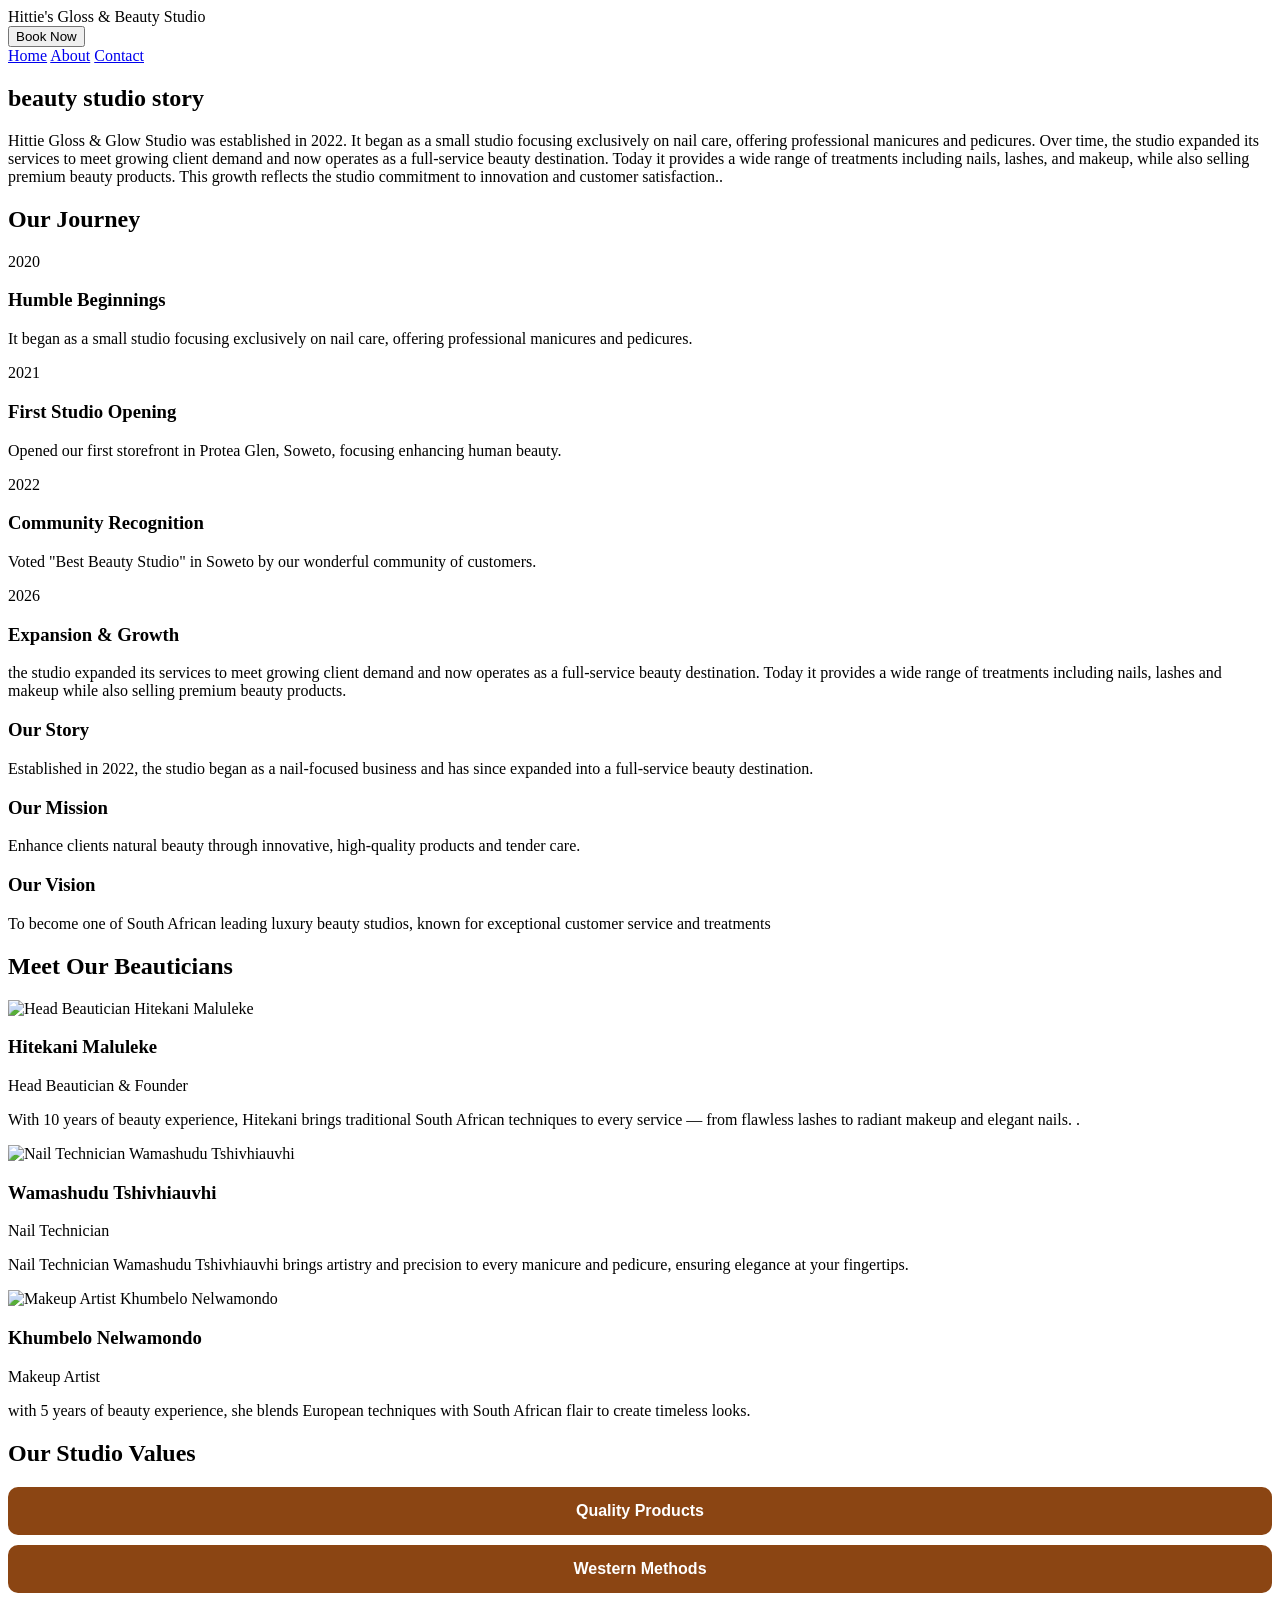
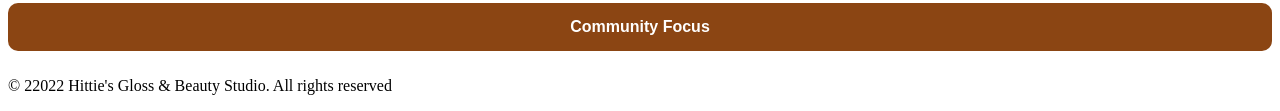
==== about.html @ e0f4d512 "adding about html file" ====
<!DOCTYPE html>
<html lang="en">
<head>
    <meta charset="UTF-8">
    <meta name="viewport" content="width=device-width, initial-scale=1.0">
   <meta name="description" content="Learn about Hittie's Gloss & Beauty Studio since 2022. The studio began as a nail-focused business and has since expanded into a full-service beauty destination." />
    <meta name="keywords" content="about Hittie's Gloss & Beauty Studio , Soweto  beauty studio story, studio began as a nail-focused business and has since expanded into a full-service beauty destination" />
    <title>About Hittie's Gloss & Beauty Studio | Our Story & Mission & Vission | Soweto</title>
    <link rel="stylesheet" href="css/style.css" />
</head>
<body>
    <header class="header">
        <div class="inner wrap">
            <div class="brand">Hittie's Gloss & Beauty Studio</div>
            <button class="menu-toggle" aria-label="Toggle navigation menu">Book Now</button>
            <nav class="primary" aria-label="Primary navigation">
                <a href="index.html">Home</a>
                <a href="about.html">About</a>
                <a href="contact.html">Contact</a>
            </nav>
        </div>
    </header>

    <main>
        <section class="wrap text-center">
            <h1>beauty studio story</h1>
            <p> Hittie Gloss & Glow Studio was established in 2022. It began as a small studio focusing exclusively on nail care, offering professional manicures and pedicures. 
               Over time, the studio expanded its services to meet growing client demand and now operates as a full-service beauty destination. Today it provides a wide range of 
               treatments including nails, lashes, and makeup, while also selling premium beauty products. This growth reflects the studio commitment to innovation and customer satisfaction..</p>
        </section>

        <section class="about-timeline wrap">
            <h2 class="text-center">Our Journey</h2>
            <div class="timeline">
                <div class="timeline-item">
                    <div class="timeline-year">2020</div>
                    <div class="timeline-content">
                        <h3>Humble Beginnings</h3>
                        <p> It began as a small studio focusing exclusively on nail care, offering professional manicures and pedicures.</p>
                    </div>
                </div>
                <div class="timeline-item">
                    <div class="timeline-year">2021</div>
                    <div class="timeline-content">
                        <h3>First Studio Opening</h3>
                        <p>Opened our first storefront in Protea Glen, Soweto, focusing enhancing human beauty.</p>
                    </div>
                </div>
                <div class="timeline-item">
                    <div class="timeline-year">2022</div>
                    <div class="timeline-content">
                        <h3>Community Recognition</h3>
                        <p>Voted "Best Beauty Studio" in Soweto by our wonderful community of customers.</p>
                    </div>
                </div>
                <div class="timeline-item">
                    <div class="timeline-year">2026</div>
                    <div class="timeline-content">
                        <h3>Expansion & Growth</h3>
                        <p> the studio expanded its services to meet growing client demand and now operates as a full-service beauty destination. Today it provides a wide range of treatments including nails, lashes and makeup while also selling premium beauty products.</p>
                    </div>
                </div>
            </div>
        </section>

        <section class="about-grid wrap">
            <div class="card">
                <h3>Our Story</h3>
                <p> Established in 2022, the studio began as a nail-focused business and has since expanded into a full-service beauty destination.</p>
            </div>
            <div class="card">
                <h3>Our Mission</h3>
                <p>Enhance clients natural beauty through innovative, high-quality products and tender care.</p>
            </div>
            <div class="card">
                <h3>Our Vision</h3>
                <p>To become one of South African leading luxury beauty studios, known for exceptional customer service and treatments</p>
            </div>
        </section>

        <section class="wrap team-section">
            <h2 class="text-center">Meet Our Beauticians </h2>
            <div class="team-grid">
                <div class="team-member">
                    <div class="member-image">
                        <img src="images/1000408923.jpg" alt="Head Beautician Hitekani Maluleke" loading="lazy">
                    </div>
                    <h3>Hitekani Maluleke</h3>
                    <p class="role">Head Beautician & Founder</p>
                    <p>With 10 years of beauty experience, Hitekani brings traditional South African techniques to every service — from flawless lashes to radiant makeup and elegant nails. .</p>
                </div>
                <div class="team-member">
                    <div class="member-image">
                        <img src="images/1000388608.jpg" alt="Nail Technician Wamashudu Tshivhiauvhi" loading="lazy">
                    </div>
                    <h3>Wamashudu Tshivhiauvhi</h3>
                    <p class="role">Nail Technician</p>
                    <p>Nail Technician Wamashudu Tshivhiauvhi brings artistry and precision to every manicure and pedicure, ensuring elegance at your fingertips.</p>
                </div>
                <div class="team-member">
                    <div class="member-image">
                        <img src="images/1000222933.jpg" alt="Makeup Artist Khumbelo Nelwamondo" loading="lazy">
                    </div>
                    <h3>Khumbelo Nelwamondo</h3>
                    <p class="role">Makeup Artist</p>
                    <p>with 5 years of beauty experience, she blends European techniques with South African flair to create timeless looks.</p>
                </div>
            </div>
        </section>

  <title>Studio Values Accordion</title>
  <style>
    .accordion-header {
      background: #8B4513;
      color: #fff;
      padding: 15px 25px;
      width: 100%;
      text-align: middle;
      border: none;
      cursor: pointer;
      font-size: 16px;
      font-weight: bold;
      margin-bottom: 10px;
      border-radius: 10px;
      transition: background 0.5s ease;
    }
    .accordion-header:hover {
      background: #8b1313;
    }
    .accordion-content {
      display: none;
      padding: 25px;
      border-left: 5px solid #8B4513;
      background:rgb(165, 42, 42);
      margin-bottom: 10px;
    }
    .accordion-item.active .accordion-content {
      display: block;
    }
    .accordion-content {
  display: none;
}
.accordion-item.active .accordion-content {
  display: block;
}
  </style>
</head>
<body>

<section class="wrap values-section">
  <h2 class="text-center">Our Studio Values</h2>
  <div class="values-accordion">
    <div class="accordion-item">
      <button class="accordion-header">Quality Products</button>
      <div class="accordion-content">
        <p>We pride ourselves on using premium products and advanced techniques to deliver exceptional beauty results.</p>
      </div>
    </div>
    <div class="accordion-item">
      <button class="accordion-header">Western Methods</button>
      <div class="accordion-content">
        <p>Every lash extension, makeup application, and nail treatment is performed with precision and care, ensuring long‑lasting results and a flawless finish.</p>
      </div>
    </div>
    <div class="accordion-item">
      <button class="accordion-header">Community Focus</button>
      <div class="accordion-content">
        <p>We’re proud to serve the Soweto community, offering trusted services that combine quality, artistry, and value.</p>
      </div>
    </div>
  </div>
</section>

<script>
  // Select all accordion headers
  const headers = document.querySelectorAll(".accordion-header");

  headers.forEach(header => {
    header.addEventListener("click", () => {
      const item = header.parentElement;

      // Toggle this item
      item.classList.toggle("active");

      // Close others (optional)
      document.querySelectorAll(".accordion-item").forEach(otherItem => {
        if (otherItem !== item) {
          otherItem.classList.remove("active");
        }
      });
    });
  });
</script>
    </main>

    <footer>
        <div class="wrap">
            <p>&copy; 22022 Hittie's Gloss & Beauty Studio. All rights reserved</p>
        </div>
    </footer>

    <script src="js/main.js"></script>
</body>
</html>
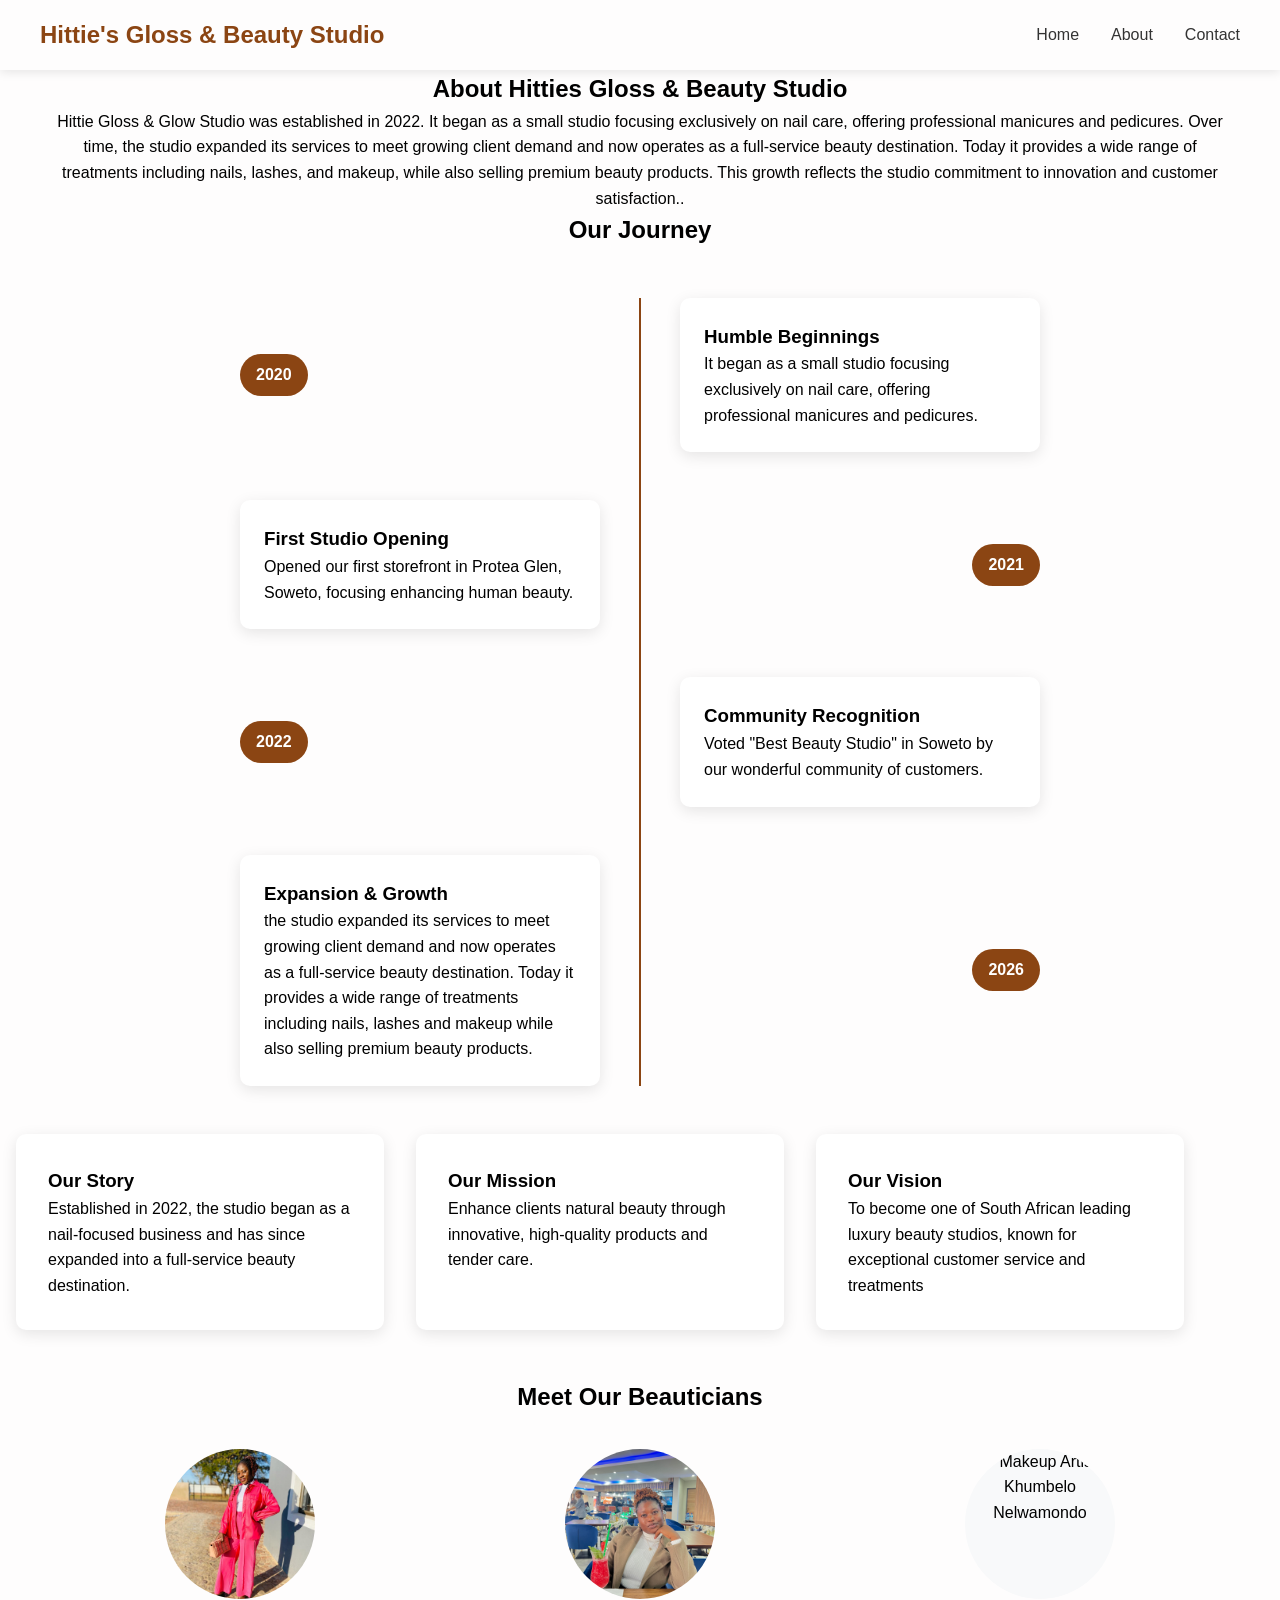
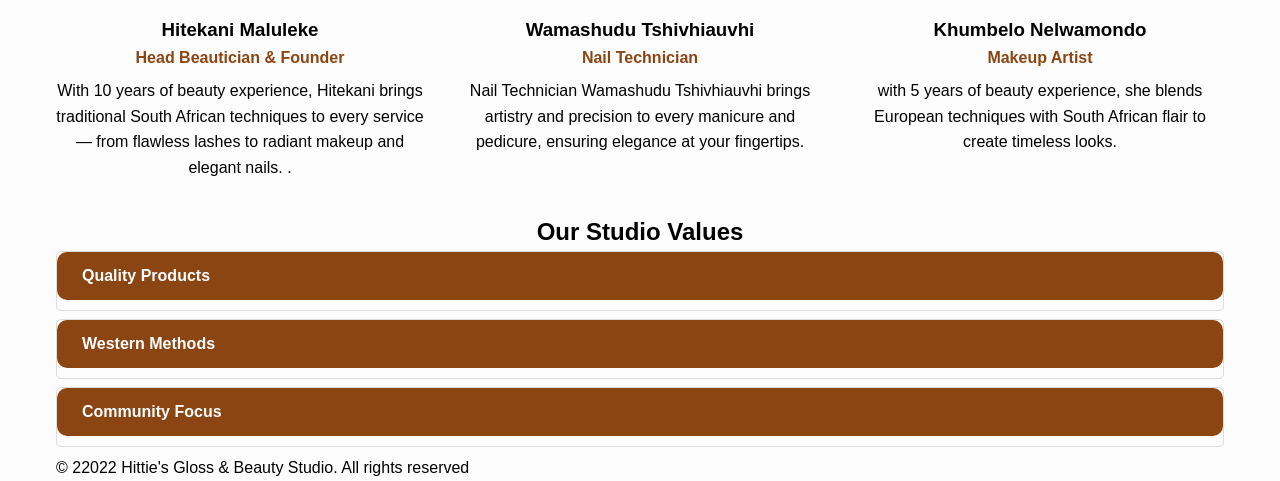
==== commit d73bcde0: "Updating about.html file" ====
--- a/about.html
+++ b/about.html
@@ -9,6 +9,7 @@
     <link rel="stylesheet" href="css/style.css" />
 </head>
 <body>
+
     <header class="header">
         <div class="inner wrap">
             <div class="brand">Hittie's Gloss & Beauty Studio</div>
@@ -23,7 +24,7 @@
 
     <main>
         <section class="wrap text-center">
-            <h1>beauty studio story</h1>
+            <h1>About Hitties Gloss & Beauty Studio</h1>
             <p> Hittie Gloss & Glow Studio was established in 2022. It began as a small studio focusing exclusively on nail care, offering professional manicures and pedicures. 
                Over time, the studio expanded its services to meet growing client demand and now operates as a full-service beauty destination. Today it provides a wide range of 
                treatments including nails, lashes, and makeup, while also selling premium beauty products. This growth reflects the studio commitment to innovation and customer satisfaction..</p>
@@ -201,4 +202,4 @@
 
     <script src="js/main.js"></script>
 </body>
-</html>+</html>
--- a/css/style.css
+++ b/css/style.css
@@ -0,0 +1,756 @@
+/* Reset and Base Styles */
+* {
+    margin: 0;
+    padding: 0;
+    box-sizing: border-box;
+
+}
+
+body {
+    font-family: 'Segoe UI', Tahoma, Geneva, Verdana, sans-serif;
+    line-height: 1.6;
+    background-color:rgba(165, 42, 42, 0.009);
+}
+
+/* Header Styles */
+.header {
+    background: #ffffff00;
+    box-shadow: 0 2px 10px rgba(0,0,0,0.1);
+    position: sticky;
+    top: 0;
+    z-index: 1000;
+}
+
+.header .inner {
+    display: flex;
+    justify-content: space-between;
+    align-items: center;
+    padding: 1rem 0;
+
+}
+
+.h2 {
+   font-size: 2.5rem;
+    margin-bottom: 1rem;
+    color: #333;  
+}
+
+.brand {
+    font-size: 1.5rem;
+    font-weight: bold;
+    color: #8B4513;
+}
+
+.primary {
+    display: flex;
+    gap: 2rem;
+}
+
+.primary a {
+    text-decoration: none;
+    color: #333;
+    font-weight: 500;
+    transition: color 0.3s;
+}
+
+.primary a:hover,
+.primary a[aria-current="page"] {
+    color: #8B4513;
+}
+
+.menu-toggle {
+    display: none;
+    background: none;
+    border: none;
+    font-size: 1.2rem;
+    cursor: pointer;
+}
+
+/* Main Content */
+.wrap {
+    max-width: 1200px;
+    margin: 0 auto;
+    padding: 0 1rem;
+}
+
+.hero {
+    background: linear-gradient(135deg, #8B4513 0%, #D2691E 100%);
+    color: white;
+    padding: 4rem 0;
+    text-align: center;
+}
+
+.hero h1 {
+    font-size: 2.5rem;
+    margin-bottom: 1rem;
+}
+
+.cta {
+    display: inline-block;
+    background: #FFD700;
+    color: #333;
+    padding: 0.75rem 2rem;
+    text-decoration: none;
+    border-radius: 25px;
+    font-weight: bold;
+    margin-top: 1rem;
+    transition: transform 0.3s;
+}
+
+.cta:hover {
+    transform: translateY(-2px);
+}
+
+/* Products Grid */
+.products-grid {
+    display: grid;
+    grid-template-columns: repeat(auto-fit, minmax(280px, 1fr));
+    gap: 2rem;
+    margin: 2rem 0;
+}
+
+.product-card {
+    background: white;
+    border-radius: 10px;
+    padding: 1.5rem;
+    box-shadow: 0 4px 15px rgba(0,0,0,0.1);
+    transition: transform 0.3s, box-shadow 0.3s;
+    text-align: center;
+}
+
+.product-card:hover {
+    transform: translateY(-5px);
+    box-shadow: 0 8px 25px rgba(0,0,0,0.15);
+}
+
+.product-card img {
+    width: 100%;
+    height: 200px;
+    object-fit: cover;
+    border-radius: 8px;
+    margin-bottom: 1rem;
+}
+
+.price {
+    font-size: 1.25rem;
+    font-weight: bold;
+    color: #8B4513;
+    margin: 0.5rem 0;
+}
+
+.quick-view {
+    background: #8B4513;
+    color: white;
+    border: none;
+    padding: 0.5rem 1rem;
+    border-radius: 5px;
+    cursor: pointer;
+    transition: background 0.3s;
+}
+
+.quick-view:hover {
+    background: #A0522D;
+}
+
+/* Forms */
+.form-grid {
+    display: grid;
+    grid-template-columns: repeat(auto-fit, minmax(300px, 1fr));
+    gap: 1.5rem;
+    margin-bottom: 1.5rem;
+}
+
+.form-group {
+    margin-bottom: 1.5rem;
+}
+
+.form-group label {
+    display: block;
+    margin-bottom: 0.5rem;
+    font-weight: 600;
+}
+
+.form-group input,
+.form-group select,
+.form-group textarea {
+    width: 100%;
+    padding: 0.75rem;
+    border: 2px solid #ddd;
+    border-radius: 5px;
+    font-size: 1rem;
+    transition: border-color 0.3s;
+}
+
+.form-group input:focus,
+.form-group select:focus,
+.form-group textarea:focus {
+    outline: none;
+    border-color: #8B4513;
+}
+
+.form-group.full-width {
+    grid-column: 1 / -1;
+}
+
+.error-message {
+    color: #dc3545;
+    font-size: 0.875rem;
+    margin-top: 0.25rem;
+    display: block;
+}
+
+.char-count {
+    font-size: 0.875rem;
+    color: #666;
+    text-align: right;
+    display: block;
+    margin-top: 0.25rem;
+}
+
+.form-actions {
+    text-align: center;
+    margin-top: 2rem;
+}
+
+.form-actions button {
+    background: #8B4513;
+    color: white;
+    border: none;
+    padding: 1rem 2rem;
+    border-radius: 5px;
+    font-size: 1rem;
+    cursor: pointer;
+    margin: 0 0.5rem;
+    transition: background 0.3s;
+}
+
+.form-actions button:hover {
+    background: #A0522D;
+}
+
+.form-actions button[type="reset"] {
+    background: #6c757d;
+}
+
+.form-actions button[type="reset"]:hover {
+    background: #5a6268;
+}
+
+/* Contact Grid */
+.contact-grid {
+    display: grid;
+    grid-template-columns: repeat(auto-fit, minmax(300px, 1fr));
+    gap: 2rem;
+    margin: 2rem 0;
+}
+
+.contact-form-card {
+    grid-column: 1 / -1;
+}
+
+.card {
+    background: white;
+    border-radius: 10px;
+    padding: 2rem;
+    box-shadow: 0 4px 15px rgba(0,0,0,0.1);
+}
+
+.contact-item {
+    margin-bottom: 1.5rem;
+}
+
+.contact-item h3 {
+    color: #8B4513;
+    margin-bottom: 0.5rem;
+}
+
+/* Modal Styles */
+.modal {
+    display: none;
+    position: fixed;
+    z-index: 2000;
+    left: 0;
+    top: 0;
+    width: 100%;
+    height: 100%;
+    background-color: rgba(0,0,0,0.5);
+}
+
+.modal-content {
+    background-color: white;
+    margin: 5% auto;
+    padding: 2rem;
+    border-radius: 10px;
+    width: 90%;
+    max-width: 500px;
+    position: relative;
+}
+
+.close-modal {
+    position: absolute;
+    right: 1rem;
+    top: 1rem;
+    font-size: 1.5rem;
+    cursor: pointer;
+    color: #666;
+}
+
+.confirmation-modal,
+.response-modal {
+    display: none;
+    position: fixed;
+    z-index: 2000;
+    left: 0;
+    top: 0;
+    width: 100%;
+    height: 100%;
+    background-color: rgba(0,0,0,0.5);
+}
+
+.confirmation-content,
+.response-content {
+    background-color: white;
+    margin: 10% auto;
+    padding: 3rem;
+    border-radius: 10px;
+    width: 90%;
+    max-width: 500px;
+    text-align: center;
+}
+
+/* Accordion */
+.accordion-item {
+    border: 1px solid #ddd;
+    border-radius: 5px;
+    margin-bottom: 0.5rem;
+    overflow: hidden;
+}
+
+.accordion-header {
+    width: 100%;
+    background: #f8f9fa;
+    border: none;
+    padding: 1rem;
+    text-align: left;
+    font-size: 1rem;
+    font-weight: 600;
+    cursor: pointer;
+    transition: background 0.3s;
+}
+
+.accordion-header:hover {
+    background: #e9ecef;
+}
+
+.accordion-content {
+    padding: 0;
+    max-height: 0;
+    overflow: hidden;
+    transition: max-height 0.3s ease-out, padding 0.3s ease-out;
+}
+
+.accordion-content.active {
+    padding: 1rem;
+    max-height: 500px;
+}
+
+/* Tabs */
+.enquiry-tabs {
+    margin: 2rem 0;
+}
+
+.tab-buttons {
+    display: flex;
+    border-bottom: 2px solid #ddd;
+    margin-bottom: 2rem;
+}
+
+.tab-button {
+    background: none;
+    border: none;
+    padding: 1rem 2rem;
+    cursor: pointer;
+    border-bottom: 3px solid transparent;
+    transition: all 0.3s;
+}
+
+.tab-button.active {
+    border-bottom-color: #8B4513;
+    color: #8B4513;
+    font-weight: bold;
+}
+
+.tab-pane {
+    display: none;
+}
+
+.tab-pane.active {
+    display: block;
+    animation: fadeIn 0.5s;
+}
+
+@keyframes fadeIn {
+    from { opacity: 0; }
+    to { opacity: 1; }
+}
+
+/* Order Summary */
+.order-summary {
+    background: #f8f9fa;
+    padding: 1.5rem;
+    border-radius: 8px;
+    margin: 2rem 0;
+}
+
+.total-price {
+    text-align: right;
+    font-size: 1.25rem;
+    margin-top: 1rem;
+    padding-top: 1rem;
+    border-top: 2px solid #ddd;
+}
+
+/* Testimonials */
+.testimonials {
+    background: #f8f9fa;
+    padding: 3rem 0;
+    margin: 3rem 0;
+}
+
+.testimonial-slider {
+    position: relative;
+    max-width: 600px;
+    margin: 0 auto;
+}
+
+.testimonial {
+    display: none;
+    text-align: center;
+    font-style: italic;
+}
+
+.testimonial.active {
+    display: block;
+}
+
+.testimonial-controls {
+    text-align: center;
+    margin-top: 1rem;
+}
+
+.testimonial-controls button {
+    background: #8B4513;
+    color: white;
+    border: none;
+    padding: 0.5rem 1rem;
+    margin: 0 0.5rem;
+    border-radius: 5px;
+    cursor: pointer;
+}
+
+/* Menu Controls */
+.menu-controls {
+    display: flex;
+    flex-wrap: wrap;
+    gap: 1rem;
+    margin: 2rem 0;
+    align-items: center;
+    justify-content: space-between;
+}
+
+.search-box {
+    display: flex;
+    gap: 0.5rem;
+}
+
+.search-box input {
+    padding: 0.5rem;
+    border: 2px solid #ddd;
+    border-radius: 5px;
+}
+
+.filter-buttons {
+    display: flex;
+    gap: 0.5rem;
+    flex-wrap: wrap;
+}
+
+.filter-btn {
+    background: #f8f9fa;
+    border: 2px solid #ddd;
+    padding: 0.5rem 1rem;
+    border-radius: 25px;
+    cursor: pointer;
+    transition: all 0.3s;
+}
+
+.filter-btn.active {
+    background: #8B4513;
+    color: white;
+    border-color: #8B4513;
+}
+
+.sort-options {
+    display: flex;
+    align-items: center;
+    gap: 0.5rem;
+}
+
+/* About Page Styles */
+.about-grid {
+    display: grid;
+    grid-template-columns: repeat(auto-fit, minmax(300px, 1fr));
+    gap: 2rem;
+    margin: 3rem 0;
+}
+
+.timeline {
+    position: relative;
+    max-width: 800px;
+    margin: 3rem auto;
+}
+
+.timeline::before {
+    content: '';
+    position: absolute;
+    left: 50%;
+    top: 0;
+    bottom: 0;
+    width: 2px;
+    background: #8B4513;
+    transform: translateX(-50%);
+}
+
+.timeline-item {
+    display: flex;
+    justify-content: space-between;
+    align-items: center;
+    margin-bottom: 3rem;
+    position: relative;
+}
+
+.timeline-item:nth-child(even) {
+    flex-direction: row-reverse;
+}
+
+.timeline-year {
+    background: #8B4513;
+    color: white;
+    padding: 0.5rem 1rem;
+    border-radius: 25px;
+    font-weight: bold;
+    position: relative;
+    z-index: 1;
+}
+
+.timeline-content {
+    background: white;
+    padding: 1.5rem;
+    border-radius: 10px;
+    box-shadow: 0 4px 15px rgba(0,0,0,0.1);
+    width: 45%;
+}
+
+.team-grid {
+    display: grid;
+    grid-template-columns: repeat(auto-fit, minmax(250px, 1fr));
+    gap: 2rem;
+    margin: 2rem 0;
+}
+
+.team-member {
+    text-align: center;
+}
+
+.member-image {
+    width: 150px;
+    height: 150px;
+    border-radius: 50%;
+    overflow: hidden;
+    margin: 0 auto 1rem;
+    background: #f8f9fa;
+}
+
+.member-image img {
+    width: 100%;
+    height: 100%;
+    object-fit: cover;
+}
+
+.role {
+    color: #8B4513;
+    font-weight: 600;
+    margin-bottom: 0.5rem;
+}
+
+/* Utility Classes */
+.text-center {
+    text-align: center;
+}
+
+.mt-1 {
+    margin-top: 1rem;
+}
+
+.full-width {
+    grid-column: 1 / -1;
+}
+
+.checkbox-group {
+    display: flex;
+    align-items: center;
+    gap: 0.5rem;
+}
+
+.checkbox-group input[type="checkbox"] {
+    width: auto;
+}
+
+/* Loading Spinner */
+.loading-spinner {
+    display: inline-block;
+}
+
+/* Responsive Design */
+@media (max-width: 768px) {
+    .menu-toggle {
+        display: block;
+    }
+    
+    .primary {
+        display: none;
+        flex-direction: column;
+        position: absolute;
+        top: 100%;
+        left: 0;
+        right: 0;
+        background: white;
+        box-shadow: 0 4px 10px rgba(0,0,0,0.1);
+        padding: 1rem;
+    }
+    
+    .primary.active {
+        display: flex;
+    }
+    
+    .hero h1 {
+        font-size: 2rem;
+    }
+    
+    .form-grid {
+        grid-template-columns: 1fr;
+    }
+    
+    .contact-grid {
+        grid-template-columns: 1fr;
+    }
+    
+    .contact-form-card {
+        grid-column: 1;
+    }
+    
+    .menu-controls {
+        flex-direction: column;
+        align-items: stretch;
+    }
+    
+    .timeline::before {
+        left: 30px;
+    }
+    
+    .timeline-item {
+        flex-direction: row !important;
+        align-items: flex-start;
+    }
+    
+    .timeline-year {
+        margin-right: 2rem;
+    }
+    
+    .timeline-content {
+        width: calc(100% - 100px);
+    }
+    
+    .tab-buttons {
+        flex-direction: column;
+    }
+}
+
+/* Animation for smooth transitions */
+.fade-in {
+    animation: fadeIn 0.5s ease-in;
+}
+
+@keyframes fadeIn {
+    from { opacity: 0; transform: translateY(20px); }
+    to { opacity: 1; transform: translateY(0); }
+}
+
+/* Print Styles */
+@media print {
+    .header, .footer, .cta, .quick-view, .form-actions {
+        display: none;
+    }
+    
+    body {
+        font-size: 12pt;
+        line-height: 1.4;
+    }
+    
+    .wrap {
+        max-width: none;
+        padding: 0;
+    }
+}
+ .booking-form {
+  max-width: 500px;
+  margin: 0 auto;
+  font-family: Arial, sans-serif;
+  display: flex;
+  flex-direction: column;
+  gap: 16px;
+}
+.booking-form label {
+  font-size: 14px;
+  color: #666;
+}
+.required {
+  color: red;
+}
+.booking-form input,
+.booking-form select,
+.booking-form textarea {
+  width: 100%;
+  padding: 12px 16px;
+  border: 1px solid #ccc;
+  border-radius: 25px; 
+  font-size: 14px;
+  outline: none;
+}
+.booking-form textarea {
+  border-radius: 12px; 
+  resize: vertical;
+}
+
+.booking-form select {
+  border-radius: 8px;
+  background-color: white;
+}
+
+.booking-form button {
+  width: 100%;
+  padding: 14px;
+  background: rgba(165, 42, 42, 0.877); 
+  color: white;
+  border: none;
+  border-radius: 25px;
+  font-size: 16px;
+  font-weight: bold;
+  cursor: pointer;
+  text-transform: uppercase;
+}
+
+.booking-form button:hover {
+  background: rgba(165, 42, 42, 0.838);
+}
+
